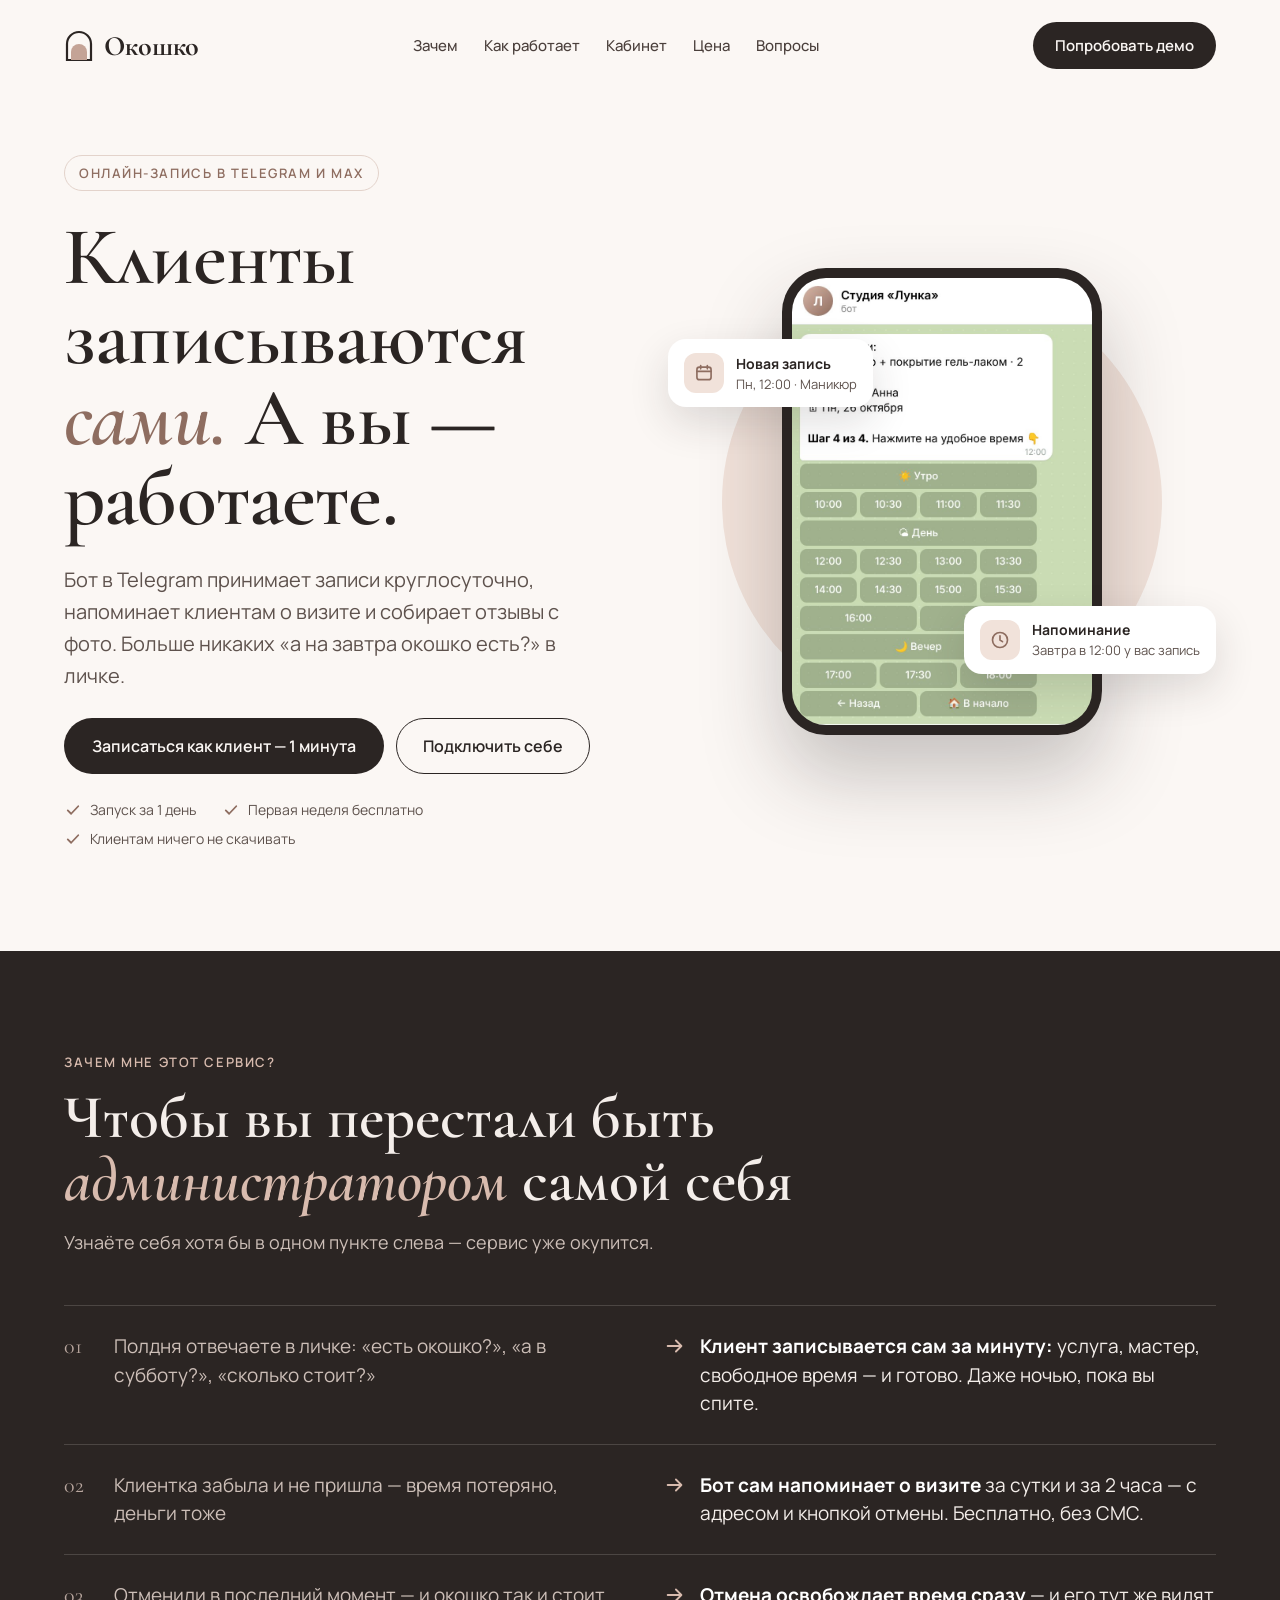
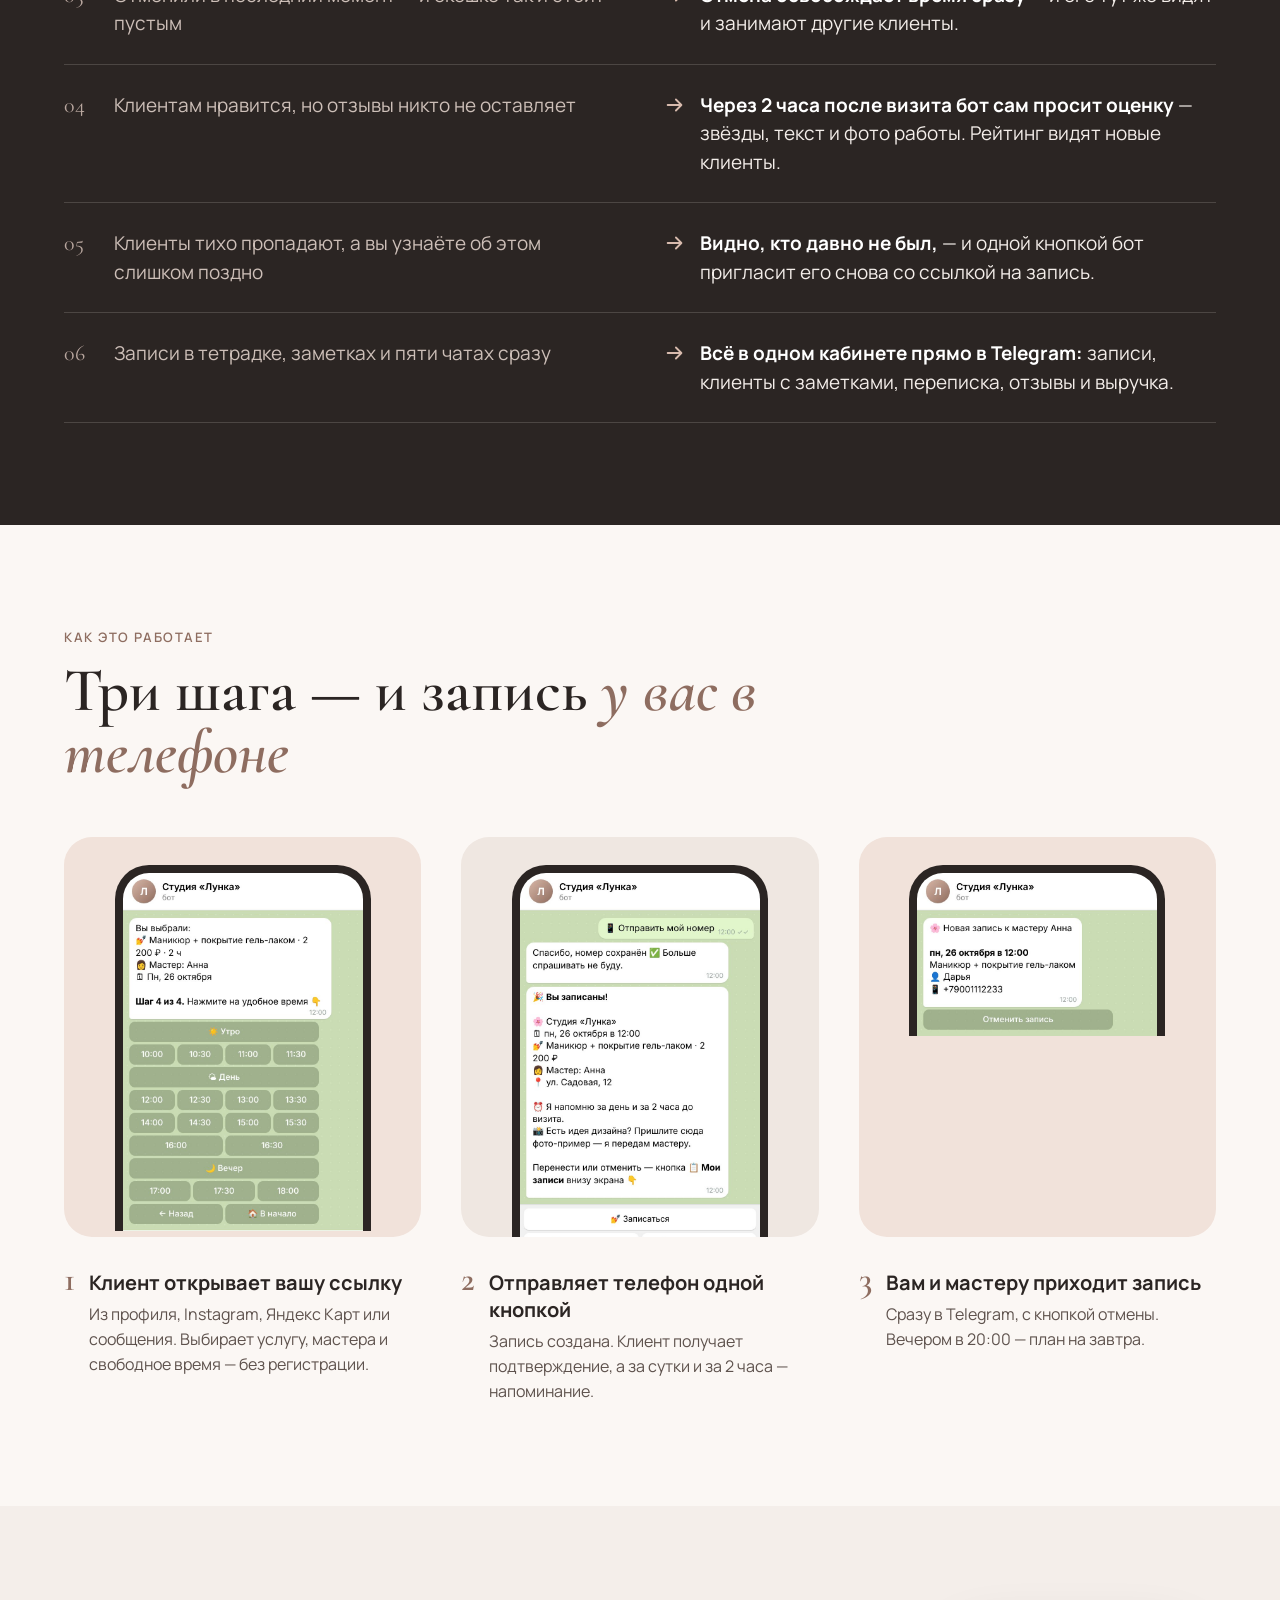
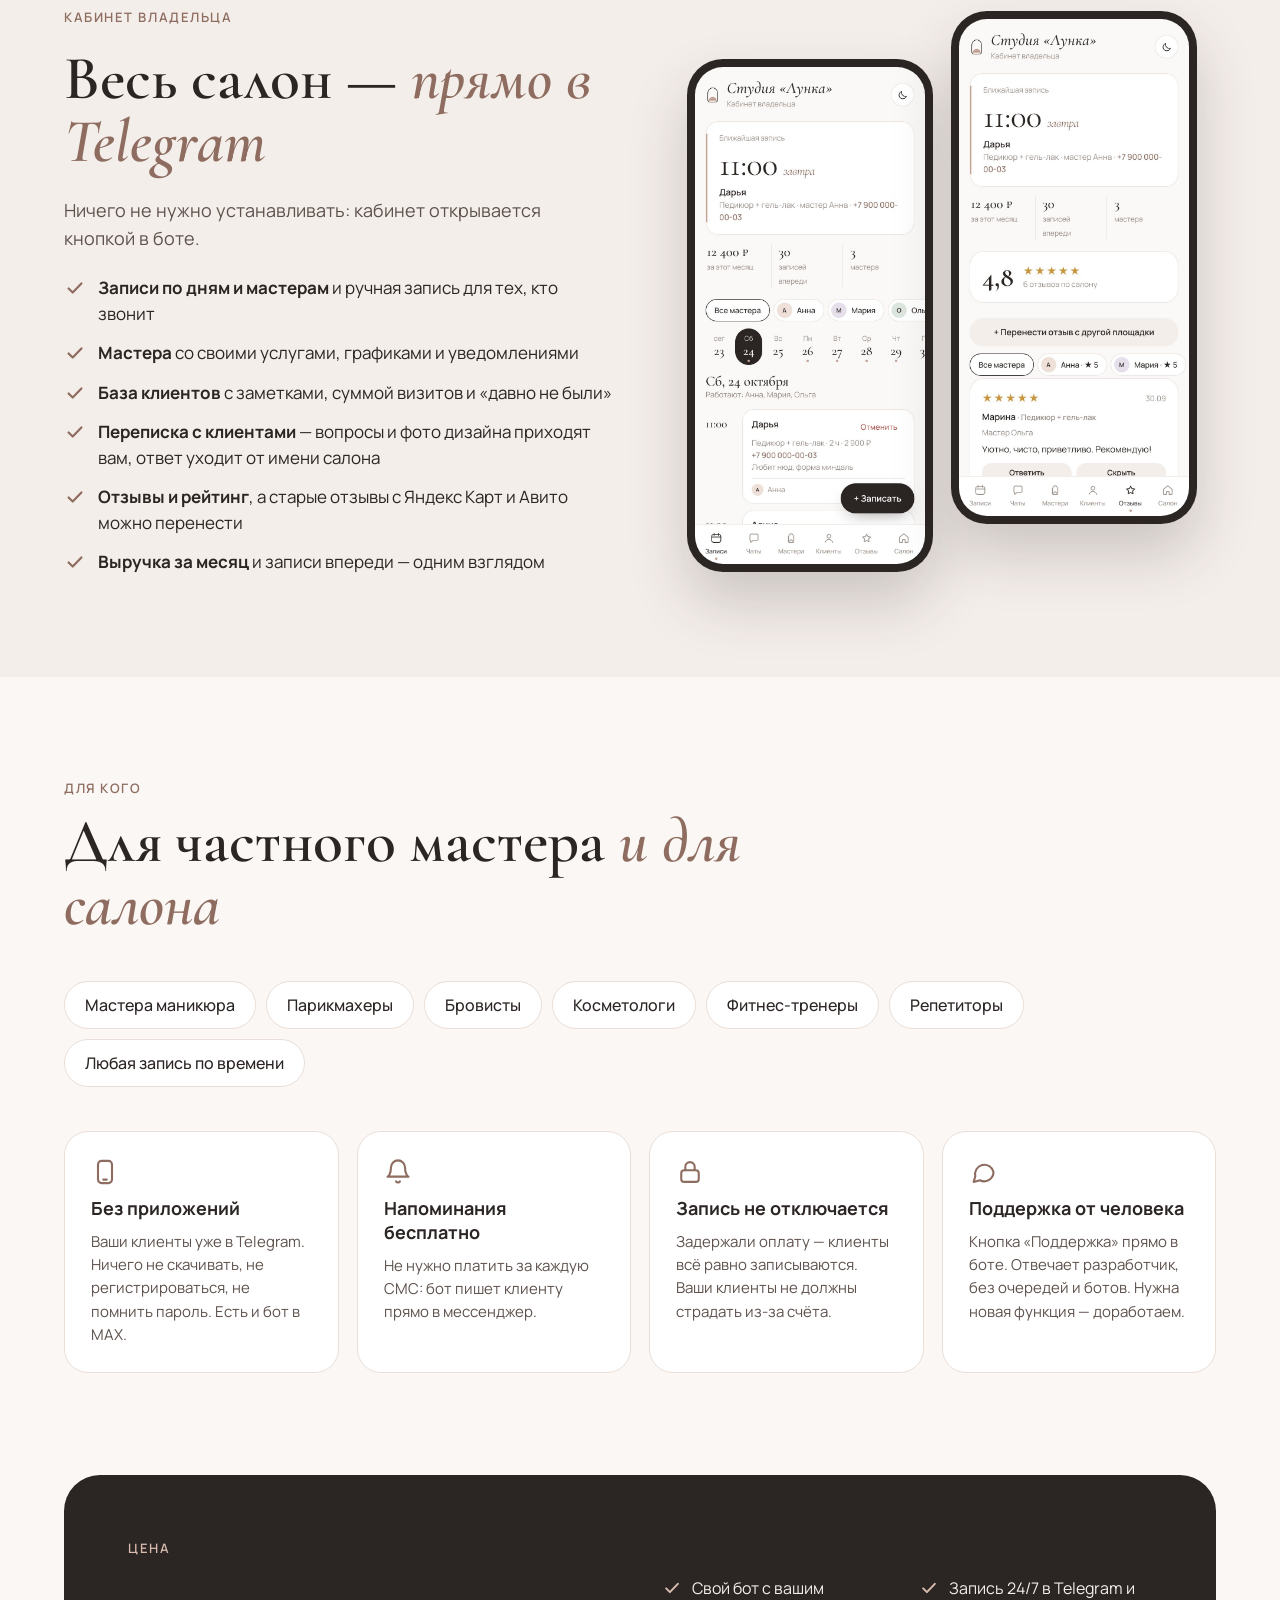
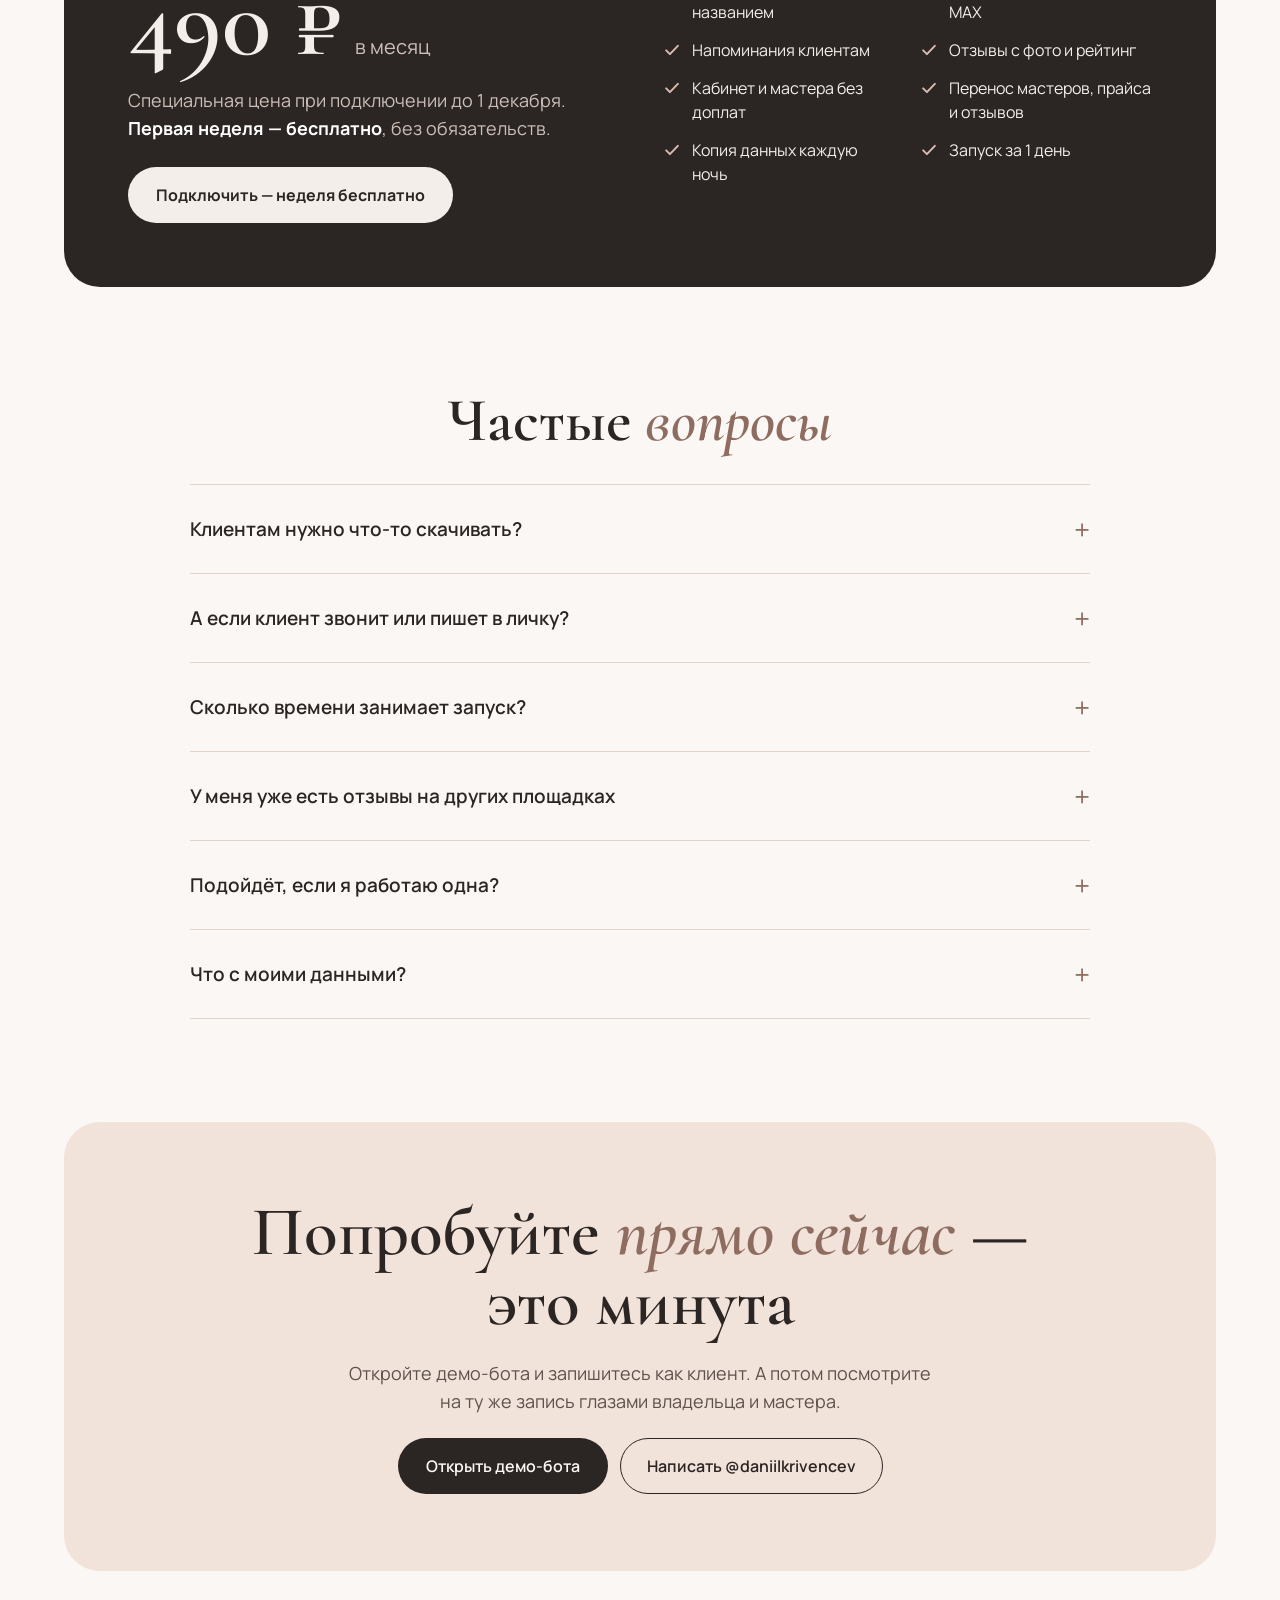
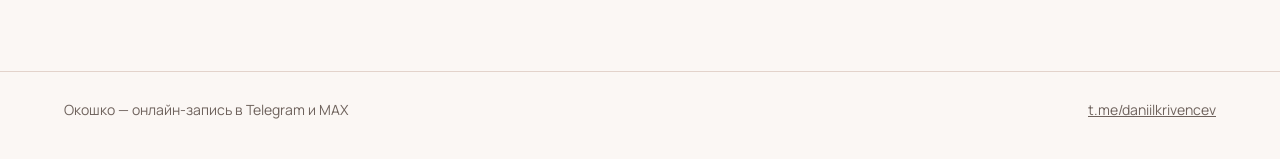
==== landing/index.html @ 7b68ea8d "Лендинг «Окошко»: зачем мастеру онлайн-запись; запуск на localhost Co-Authored-By: Claude Opus 5.5 <" ====
<!doctype html>
<html lang="ru">
<head>
<meta charset="utf-8">
<meta name="viewport" content="width=device-width, initial-scale=1">
<title>Окошко — онлайн-запись в Telegram и MAX</title>
<meta name="description" content="Клиенты записываются сами в Telegram и MAX: запись 24/7, напоминания о визите, отзывы с фото и кабинет владельца. 490 ₽/мес, первая неделя бесплатно.">
<link rel="icon" href="data:image/svg+xml,%3Csvg xmlns='http://www.w3.org/2000/svg' viewBox='0 0 30 34'%3E%3Cpath d='M3 31V15a12 12 0 0 1 24 0v16z' fill='%23FBF7F4' stroke='%232B2523' stroke-width='2.2'/%3E%3Cpath d='M7 31v-8a8 8 0 0 1 16 0v8z' fill='%23C4A396'/%3E%3C/svg%3E">
<link rel="preconnect" href="https://fonts.googleapis.com">
<link href="https://fonts.googleapis.com/css2?family=Cormorant+Garamond:ital,wght@0,500;0,600;0,700;1,500;1,600&amp;family=Manrope:wght@400;500;600;700&amp;display=swap" rel="stylesheet">
<style>
body{margin:0;background:#FBF7F4}
a{color:#8E6D60}a:hover{color:#2B2523}
details summary{list-style:none;cursor:pointer}
details summary::-webkit-details-marker{display:none}
details[open] .faq-plus{transform:rotate(45deg)}
</style>
<style>html{scroll-behavior:smooth}</style>
</head>
<body>
<div style="font-family: Manrope, system-ui, sans-serif; color: #2B2523; background: #FBF7F4; overflow: hidden">

  <header style="max-width: 1200px; margin: 0 auto; padding: 22px clamp(20px, 5vw, 64px); display: flex; flex-wrap: wrap; align-items: center; justify-content: space-between; gap: 16px">
    <a href="#top" style="display: flex; align-items: center; gap: 10px; text-decoration: none; color: #2B2523">
      <svg width="30" height="34" viewBox="0 0 30 34" aria-hidden="true"><path d="M3 31V15a12 12 0 0 1 24 0v16z" fill="none" stroke="#2B2523" stroke-width="2.2"></path><path d="M7 31v-8a8 8 0 0 1 16 0v8z" fill="#C4A396"></path></svg>
      <span style="font-family: 'Cormorant Garamond', serif; font-size: 28px; font-weight: 700; letter-spacing: .01em">Окошко</span>
    </a>
    <nav aria-label="Разделы" style="display: flex; flex-wrap: wrap; gap: 6px 26px; font-size: 15px; font-weight: 500">
      <a href="#why" style="text-decoration: none; color: #4A3F3B">Зачем</a>
      <a href="#how" style="text-decoration: none; color: #4A3F3B">Как работает</a>
      <a href="#cabinet" style="text-decoration: none; color: #4A3F3B">Кабинет</a>
      <a href="#price" style="text-decoration: none; color: #4A3F3B">Цена</a>
      <a href="#faq" style="text-decoration: none; color: #4A3F3B">Вопросы</a>
    </nav>
    <a href="https://t.me/test_salon_man_bot" style="background: #2B2523; color: #FBF7F4; text-decoration: none; font-weight: 600; font-size: 15px; padding: 13px 22px; border-radius: 999px; min-height: 44px; box-sizing: border-box; display: inline-flex; align-items: center">Попробовать демо</a>
  </header>

  <section id="top" style="max-width: 1200px; margin: 0 auto; padding: clamp(28px, 5vw, 64px) clamp(20px, 5vw, 64px) clamp(56px, 8vw, 110px); display: grid; grid-template-columns: repeat(auto-fit, minmax(min(100%, 440px), 1fr)); gap: 56px; align-items: center">
    <div style="display: flex; flex-direction: column; gap: 26px">
      <span style="align-self: flex-start; font-size: 13px; font-weight: 600; letter-spacing: .12em; text-transform: uppercase; color: #8E6D60; border: 1px solid #E3D3CB; padding: 8px 14px; border-radius: 999px">Онлайн-запись в Telegram и MAX</span>
      <h1 style="margin: 0; font-family: 'Cormorant Garamond', serif; font-weight: 600; font-size: clamp(46px, 6.4vw, 84px); line-height: .98; letter-spacing: -.01em">Клиенты записываются <em style="font-style: italic; color: #8E6D60">сами.</em> А вы — работаете.</h1>
      <p style="margin: 0; font-size: clamp(17px, 1.6vw, 20px); line-height: 1.6; color: #5E524D; max-width: 520px">Бот в Telegram принимает записи круглосуточно, напоминает клиентам о визите и собирает отзывы с фото. Больше никаких «а на завтра окошко есть?» в личке.</p>
      <div style="display: flex; flex-wrap: wrap; gap: 12px">
        <a href="https://t.me/test_salon_man_bot" style="background: #2B2523; color: #FBF7F4; text-decoration: none; font-weight: 600; font-size: 16px; padding: 17px 28px; border-radius: 999px; min-height: 44px; box-sizing: border-box; display: inline-flex; align-items: center">Записаться как клиент — 1 минута</a>
        <a href="https://t.me/daniilkrivencev" style="background: transparent; color: #2B2523; text-decoration: none; font-weight: 600; font-size: 16px; padding: 16px 26px; border-radius: 999px; border: 1.5px solid #2B2523; min-height: 44px; box-sizing: border-box; display: inline-flex; align-items: center">Подключить себе</a>
      </div>
      <div style="display: flex; flex-wrap: wrap; gap: 10px 26px; font-size: 14px; color: #5E524D">
        <span style="display: flex; align-items: center; gap: 8px"><svg width="18" height="18" viewBox="0 0 24 24" aria-hidden="true"><path d="M5 12.5l4.5 4.5L19 7" fill="none" stroke="#8E6D60" stroke-width="2.4" stroke-linecap="round" stroke-linejoin="round"></path></svg>Запуск за 1 день</span>
        <span style="display: flex; align-items: center; gap: 8px"><svg width="18" height="18" viewBox="0 0 24 24" aria-hidden="true"><path d="M5 12.5l4.5 4.5L19 7" fill="none" stroke="#8E6D60" stroke-width="2.4" stroke-linecap="round" stroke-linejoin="round"></path></svg>Первая неделя бесплатно</span>
        <span style="display: flex; align-items: center; gap: 8px"><svg width="18" height="18" viewBox="0 0 24 24" aria-hidden="true"><path d="M5 12.5l4.5 4.5L19 7" fill="none" stroke="#8E6D60" stroke-width="2.4" stroke-linecap="round" stroke-linejoin="round"></path></svg>Клиентам ничего не скачивать</span>
      </div>
    </div>

    <div style="position: relative; display: flex; justify-content: center; padding: 20px 0">
      <div style="position: absolute; width: 440px; max-width: 100%; aspect-ratio: 1 / 1; border-radius: 50%; background: #F1E2DA; top: 50%; left: 50%; transform: translate(-50%, -50%)"></div>
      <div style="position: relative; width: 300px; max-width: 78%; border-radius: 44px; background: #2B2523; padding: 10px; box-shadow: 0 40px 80px rgba(43, 37, 35, .25)">
        <img src="img/client-times.jpg" alt="Бот салона: клиент выбирает время записи" style="width: 100%; display: block; border-radius: 34px">
      </div>
      <div style="position: absolute; left: max(0px, calc(50% - 280px)); top: 18%; background: #FFFFFF; border-radius: 18px; padding: 14px 16px; box-shadow: 0 16px 40px rgba(43, 37, 35, .14); display: flex; gap: 12px; align-items: center; max-width: 230px">
        <span style="width: 40px; height: 40px; border-radius: 12px; background: #F1E2DA; display: flex; align-items: center; justify-content: center; flex-shrink: 0"><svg width="20" height="20" viewBox="0 0 24 24" aria-hidden="true"><rect x="3.5" y="5" width="17" height="15" rx="3" fill="none" stroke="#8E6D60" stroke-width="2"></rect><path d="M3.5 10h17M8 3v4M16 3v4" stroke="#8E6D60" stroke-width="2" stroke-linecap="round"></path></svg></span>
        <span style="display: flex; flex-direction: column; gap: 2px"><b style="font-size: 14px">Новая запись</b><span style="font-size: 13px; color: #5E524D">Пн, 12:00 · Маникюр</span></span>
      </div>
      <div style="position: absolute; right: max(0px, calc(50% - 290px)); bottom: 16%; background: #FFFFFF; border-radius: 18px; padding: 14px 16px; box-shadow: 0 16px 40px rgba(43, 37, 35, .14); display: flex; gap: 12px; align-items: center; max-width: 230px">
        <span style="width: 40px; height: 40px; border-radius: 12px; background: #F1E2DA; display: flex; align-items: center; justify-content: center; flex-shrink: 0"><svg width="20" height="20" viewBox="0 0 24 24" aria-hidden="true"><path d="M12 7v5l3 2M21 12a9 9 0 1 1-18 0 9 9 0 0 1 18 0z" fill="none" stroke="#8E6D60" stroke-width="2" stroke-linecap="round"></path></svg></span>
        <span style="display: flex; flex-direction: column; gap: 2px"><b style="font-size: 14px">Напоминание</b><span style="font-size: 13px; color: #5E524D">Завтра в 12:00 у вас запись</span></span>
      </div>
    </div>
  </section>

  <section id="why" style="background: #2B2523; color: #F4EEEA">
    <div style="max-width: 1200px; margin: 0 auto; padding: clamp(64px, 8vw, 110px) clamp(20px, 5vw, 64px); display: flex; flex-direction: column; gap: 48px">
      <div style="display: flex; flex-direction: column; gap: 16px; max-width: 760px">
        <span style="font-size: 13px; font-weight: 600; letter-spacing: .12em; text-transform: uppercase; color: #D8BBAE">Зачем мне этот сервис?</span>
        <h2 style="margin: 0; font-family: 'Cormorant Garamond', serif; font-weight: 600; font-size: clamp(38px, 4.8vw, 62px); line-height: 1.02">Чтобы вы перестали быть <em style="font-style: italic; color: #D8BBAE">администратором</em> самой себя</h2>
        <p style="margin: 0; font-size: 18px; line-height: 1.6; color: #CDBFB8">Узнаёте себя хотя бы в одном пункте слева — сервис уже окупится.</p>
      </div>

      <div style="display: flex; flex-direction: column; gap: 0; border-top: 1px solid rgba(244, 238, 234, .16)">
        <div style="display: grid; grid-template-columns: repeat(auto-fit, minmax(min(100%, 320px), 1fr)); gap: 12px 48px; padding: 26px 0; border-bottom: 1px solid rgba(244, 238, 234, .16)">
          <div style="display: flex; gap: 16px; align-items: baseline"><span style="font-family: 'Cormorant Garamond', serif; font-size: 22px; color: #B9A79F; min-width: 34px">01</span><span style="font-size: 19px; line-height: 1.5; color: #CDBFB8">Полдня отвечаете в личке: «есть окошко?», «а в субботу?», «сколько стоит?»</span></div>
          <div style="display: flex; gap: 14px; align-items: flex-start"><svg width="22" height="22" viewBox="0 0 24 24" aria-hidden="true" style="flex-shrink: 0; margin-top: 3px"><path d="M4 12h14M13 6l6 6-6 6" fill="none" stroke="#D8BBAE" stroke-width="2" stroke-linecap="round" stroke-linejoin="round"></path></svg><span style="font-size: 19px; line-height: 1.5"><b style="color: #FFFFFF">Клиент записывается сам за минуту:</b> услуга, мастер, свободное время — и готово. Даже ночью, пока вы спите.</span></div>
        </div>
        <div style="display: grid; grid-template-columns: repeat(auto-fit, minmax(min(100%, 320px), 1fr)); gap: 12px 48px; padding: 26px 0; border-bottom: 1px solid rgba(244, 238, 234, .16)">
          <div style="display: flex; gap: 16px; align-items: baseline"><span style="font-family: 'Cormorant Garamond', serif; font-size: 22px; color: #B9A79F; min-width: 34px">02</span><span style="font-size: 19px; line-height: 1.5; color: #CDBFB8">Клиентка забыла и не пришла — время потеряно, деньги тоже</span></div>
          <div style="display: flex; gap: 14px; align-items: flex-start"><svg width="22" height="22" viewBox="0 0 24 24" aria-hidden="true" style="flex-shrink: 0; margin-top: 3px"><path d="M4 12h14M13 6l6 6-6 6" fill="none" stroke="#D8BBAE" stroke-width="2" stroke-linecap="round" stroke-linejoin="round"></path></svg><span style="font-size: 19px; line-height: 1.5"><b style="color: #FFFFFF">Бот сам напоминает о визите</b> за сутки и за 2 часа — с адресом и кнопкой отмены. Бесплатно, без СМС.</span></div>
        </div>
        <div style="display: grid; grid-template-columns: repeat(auto-fit, minmax(min(100%, 320px), 1fr)); gap: 12px 48px; padding: 26px 0; border-bottom: 1px solid rgba(244, 238, 234, .16)">
          <div style="display: flex; gap: 16px; align-items: baseline"><span style="font-family: 'Cormorant Garamond', serif; font-size: 22px; color: #B9A79F; min-width: 34px">03</span><span style="font-size: 19px; line-height: 1.5; color: #CDBFB8">Отменили в последний момент — и окошко так и стоит пустым</span></div>
          <div style="display: flex; gap: 14px; align-items: flex-start"><svg width="22" height="22" viewBox="0 0 24 24" aria-hidden="true" style="flex-shrink: 0; margin-top: 3px"><path d="M4 12h14M13 6l6 6-6 6" fill="none" stroke="#D8BBAE" stroke-width="2" stroke-linecap="round" stroke-linejoin="round"></path></svg><span style="font-size: 19px; line-height: 1.5"><b style="color: #FFFFFF">Отмена освобождает время сразу</b> — и его тут же видят и занимают другие клиенты.</span></div>
        </div>
        <div style="display: grid; grid-template-columns: repeat(auto-fit, minmax(min(100%, 320px), 1fr)); gap: 12px 48px; padding: 26px 0; border-bottom: 1px solid rgba(244, 238, 234, .16)">
          <div style="display: flex; gap: 16px; align-items: baseline"><span style="font-family: 'Cormorant Garamond', serif; font-size: 22px; color: #B9A79F; min-width: 34px">04</span><span style="font-size: 19px; line-height: 1.5; color: #CDBFB8">Клиентам нравится, но отзывы никто не оставляет</span></div>
          <div style="display: flex; gap: 14px; align-items: flex-start"><svg width="22" height="22" viewBox="0 0 24 24" aria-hidden="true" style="flex-shrink: 0; margin-top: 3px"><path d="M4 12h14M13 6l6 6-6 6" fill="none" stroke="#D8BBAE" stroke-width="2" stroke-linecap="round" stroke-linejoin="round"></path></svg><span style="font-size: 19px; line-height: 1.5"><b style="color: #FFFFFF">Через 2 часа после визита бот сам просит оценку</b> — звёзды, текст и фото работы. Рейтинг видят новые клиенты.</span></div>
        </div>
        <div style="display: grid; grid-template-columns: repeat(auto-fit, minmax(min(100%, 320px), 1fr)); gap: 12px 48px; padding: 26px 0; border-bottom: 1px solid rgba(244, 238, 234, .16)">
          <div style="display: flex; gap: 16px; align-items: baseline"><span style="font-family: 'Cormorant Garamond', serif; font-size: 22px; color: #B9A79F; min-width: 34px">05</span><span style="font-size: 19px; line-height: 1.5; color: #CDBFB8">Клиенты тихо пропадают, а вы узнаёте об этом слишком поздно</span></div>
          <div style="display: flex; gap: 14px; align-items: flex-start"><svg width="22" height="22" viewBox="0 0 24 24" aria-hidden="true" style="flex-shrink: 0; margin-top: 3px"><path d="M4 12h14M13 6l6 6-6 6" fill="none" stroke="#D8BBAE" stroke-width="2" stroke-linecap="round" stroke-linejoin="round"></path></svg><span style="font-size: 19px; line-height: 1.5"><b style="color: #FFFFFF">Видно, кто давно не был,</b> — и одной кнопкой бот пригласит его снова со ссылкой на запись.</span></div>
        </div>
        <div style="display: grid; grid-template-columns: repeat(auto-fit, minmax(min(100%, 320px), 1fr)); gap: 12px 48px; padding: 26px 0; border-bottom: 1px solid rgba(244, 238, 234, .16)">
          <div style="display: flex; gap: 16px; align-items: baseline"><span style="font-family: 'Cormorant Garamond', serif; font-size: 22px; color: #B9A79F; min-width: 34px">06</span><span style="font-size: 19px; line-height: 1.5; color: #CDBFB8">Записи в тетрадке, заметках и пяти чатах сразу</span></div>
          <div style="display: flex; gap: 14px; align-items: flex-start"><svg width="22" height="22" viewBox="0 0 24 24" aria-hidden="true" style="flex-shrink: 0; margin-top: 3px"><path d="M4 12h14M13 6l6 6-6 6" fill="none" stroke="#D8BBAE" stroke-width="2" stroke-linecap="round" stroke-linejoin="round"></path></svg><span style="font-size: 19px; line-height: 1.5"><b style="color: #FFFFFF">Всё в одном кабинете прямо в Telegram:</b> записи, клиенты с заметками, переписка, отзывы и выручка.</span></div>
        </div>
      </div>
    </div>
  </section>

  <section id="how" style="max-width: 1200px; margin: 0 auto; padding: clamp(64px, 8vw, 110px) clamp(20px, 5vw, 64px); display: flex; flex-direction: column; gap: 52px">
    <div style="display: flex; flex-direction: column; gap: 14px; max-width: 720px">
      <span style="font-size: 13px; font-weight: 600; letter-spacing: .12em; text-transform: uppercase; color: #8E6D60">Как это работает</span>
      <h2 style="margin: 0; font-family: 'Cormorant Garamond', serif; font-weight: 600; font-size: clamp(38px, 4.8vw, 62px); line-height: 1.02">Три шага — и запись <em style="font-style: italic; color: #8E6D60">у вас в телефоне</em></h2>
    </div>
    <div style="display: grid; grid-template-columns: repeat(auto-fit, minmax(min(100%, 300px), 1fr)); gap: 40px">
      <div style="display: flex; flex-direction: column; gap: 22px">
        <div style="background: #F1E2DA; border-radius: 28px; padding: 28px 28px 0; display: flex; justify-content: center; overflow: hidden; height: 400px; box-sizing: border-box">
          <div style="width: 240px; border-radius: 34px 34px 0 0; background: #2B2523; padding: 8px 8px 0; align-self: flex-start"><img src="img/client-times.jpg" alt="Выбор времени в боте" style="width: 100%; display: block; border-radius: 26px 26px 0 0"></div>
        </div>
        <div style="display: flex; gap: 14px; align-items: baseline"><span style="font-family: 'Cormorant Garamond', serif; font-size: 34px; font-weight: 600; color: #8E6D60">1</span><div style="display: flex; flex-direction: column; gap: 6px"><h3 style="margin: 0; font-size: 20px">Клиент открывает вашу ссылку</h3><p style="margin: 0; font-size: 16px; line-height: 1.55; color: #5E524D">Из профиля, Instagram, Яндекс Карт или сообщения. Выбирает услугу, мастера и свободное время — без регистрации.</p></div></div>
      </div>
      <div style="display: flex; flex-direction: column; gap: 22px">
        <div style="background: #EFE7E1; border-radius: 28px; padding: 28px 28px 0; display: flex; justify-content: center; overflow: hidden; height: 400px; box-sizing: border-box">
          <div style="width: 240px; border-radius: 34px 34px 0 0; background: #2B2523; padding: 8px 8px 0; align-self: flex-start"><img src="img/client-done.jpg" alt="Запись создана" style="width: 100%; display: block; border-radius: 26px 26px 0 0"></div>
        </div>
        <div style="display: flex; gap: 14px; align-items: baseline"><span style="font-family: 'Cormorant Garamond', serif; font-size: 34px; font-weight: 600; color: #8E6D60">2</span><div style="display: flex; flex-direction: column; gap: 6px"><h3 style="margin: 0; font-size: 20px">Отправляет телефон одной кнопкой</h3><p style="margin: 0; font-size: 16px; line-height: 1.55; color: #5E524D">Запись создана. Клиент получает подтверждение, а за сутки и за 2 часа — напоминание.</p></div></div>
      </div>
      <div style="display: flex; flex-direction: column; gap: 22px">
        <div style="background: #F1E2DA; border-radius: 28px; padding: 28px 28px 0; display: flex; justify-content: center; overflow: hidden; height: 400px; box-sizing: border-box">
          <div style="width: 240px; border-radius: 34px 34px 0 0; background: #2B2523; padding: 8px 8px 0; align-self: flex-start"><img src="img/owner-newbooking.jpg" alt="Уведомление владельцу о новой записи" style="width: 100%; display: block; border-radius: 26px 26px 0 0"></div>
        </div>
        <div style="display: flex; gap: 14px; align-items: baseline"><span style="font-family: 'Cormorant Garamond', serif; font-size: 34px; font-weight: 600; color: #8E6D60">3</span><div style="display: flex; flex-direction: column; gap: 6px"><h3 style="margin: 0; font-size: 20px">Вам и мастеру приходит запись</h3><p style="margin: 0; font-size: 16px; line-height: 1.55; color: #5E524D">Сразу в Telegram, с кнопкой отмены. Вечером в 20:00 — план на завтра.</p></div></div>
      </div>
    </div>
  </section>

  <section id="cabinet" style="background: #F4EEEA">
    <div style="max-width: 1200px; margin: 0 auto; padding: clamp(64px, 8vw, 110px) clamp(20px, 5vw, 64px); display: grid; grid-template-columns: repeat(auto-fit, minmax(min(100%, 420px), 1fr)); gap: 56px; align-items: center">
      <div style="display: flex; flex-direction: column; gap: 22px">
        <span style="font-size: 13px; font-weight: 600; letter-spacing: .12em; text-transform: uppercase; color: #8E6D60">Кабинет владельца</span>
        <h2 style="margin: 0; font-family: 'Cormorant Garamond', serif; font-weight: 600; font-size: clamp(38px, 4.8vw, 62px); line-height: 1.02">Весь салон — <em style="font-style: italic; color: #8E6D60">прямо в Telegram</em></h2>
        <p style="margin: 0; font-size: 18px; line-height: 1.6; color: #5E524D">Ничего не нужно устанавливать: кабинет открывается кнопкой в боте.</p>
        <ul style="margin: 0; padding: 0; list-style: none; display: flex; flex-direction: column; gap: 14px; font-size: 17px; line-height: 1.5">
          <li style="display: flex; gap: 12px"><svg width="22" height="22" viewBox="0 0 24 24" aria-hidden="true" style="flex-shrink: 0; margin-top: 2px"><path d="M5 12.5l4.5 4.5L19 7" fill="none" stroke="#8E6D60" stroke-width="2.4" stroke-linecap="round" stroke-linejoin="round"></path></svg><span><b>Записи по дням и мастерам</b> и ручная запись для тех, кто звонит</span></li>
          <li style="display: flex; gap: 12px"><svg width="22" height="22" viewBox="0 0 24 24" aria-hidden="true" style="flex-shrink: 0; margin-top: 2px"><path d="M5 12.5l4.5 4.5L19 7" fill="none" stroke="#8E6D60" stroke-width="2.4" stroke-linecap="round" stroke-linejoin="round"></path></svg><span><b>Мастера</b> со своими услугами, графиками и уведомлениями</span></li>
          <li style="display: flex; gap: 12px"><svg width="22" height="22" viewBox="0 0 24 24" aria-hidden="true" style="flex-shrink: 0; margin-top: 2px"><path d="M5 12.5l4.5 4.5L19 7" fill="none" stroke="#8E6D60" stroke-width="2.4" stroke-linecap="round" stroke-linejoin="round"></path></svg><span><b>База клиентов</b> с заметками, суммой визитов и «давно не были»</span></li>
          <li style="display: flex; gap: 12px"><svg width="22" height="22" viewBox="0 0 24 24" aria-hidden="true" style="flex-shrink: 0; margin-top: 2px"><path d="M5 12.5l4.5 4.5L19 7" fill="none" stroke="#8E6D60" stroke-width="2.4" stroke-linecap="round" stroke-linejoin="round"></path></svg><span><b>Переписка с клиентами</b> — вопросы и фото дизайна приходят вам, ответ уходит от имени салона</span></li>
          <li style="display: flex; gap: 12px"><svg width="22" height="22" viewBox="0 0 24 24" aria-hidden="true" style="flex-shrink: 0; margin-top: 2px"><path d="M5 12.5l4.5 4.5L19 7" fill="none" stroke="#8E6D60" stroke-width="2.4" stroke-linecap="round" stroke-linejoin="round"></path></svg><span><b>Отзывы и рейтинг</b>, а старые отзывы с Яндекс Карт и Авито можно перенести</span></li>
          <li style="display: flex; gap: 12px"><svg width="22" height="22" viewBox="0 0 24 24" aria-hidden="true" style="flex-shrink: 0; margin-top: 2px"><path d="M5 12.5l4.5 4.5L19 7" fill="none" stroke="#8E6D60" stroke-width="2.4" stroke-linecap="round" stroke-linejoin="round"></path></svg><span><b>Выручка за месяц</b> и записи впереди — одним взглядом</span></li>
        </ul>
      </div>
      <div style="display: flex; justify-content: center; gap: 18px; align-items: flex-start">
        <div style="width: 230px; max-width: 48%; border-radius: 36px; background: #2B2523; padding: 8px; box-shadow: 0 30px 60px rgba(43, 37, 35, .2); margin-top: 48px"><img src="img/o-bookings.jpg" alt="Кабинет: записи по дням" style="width: 100%; display: block; border-radius: 28px"></div>
        <div style="width: 230px; max-width: 48%; border-radius: 36px; background: #2B2523; padding: 8px; box-shadow: 0 30px 60px rgba(43, 37, 35, .2)"><img src="img/o-reviews.jpg" alt="Кабинет: отзывы и рейтинг" style="width: 100%; display: block; border-radius: 28px"></div>
      </div>
    </div>
  </section>

  <section style="max-width: 1200px; margin: 0 auto; padding: clamp(64px, 8vw, 110px) clamp(20px, 5vw, 64px); display: flex; flex-direction: column; gap: 44px">
    <div style="display: flex; flex-direction: column; gap: 14px; max-width: 760px">
      <span style="font-size: 13px; font-weight: 600; letter-spacing: .12em; text-transform: uppercase; color: #8E6D60">Для кого</span>
      <h2 style="margin: 0; font-family: 'Cormorant Garamond', serif; font-weight: 600; font-size: clamp(38px, 4.8vw, 62px); line-height: 1.02">Для частного мастера <em style="font-style: italic; color: #8E6D60">и для салона</em></h2>
    </div>
    <div style="display: flex; flex-wrap: wrap; gap: 10px">
      <span style="background: #FFFFFF; border: 1px solid #EADFD8; border-radius: 999px; padding: 12px 20px; font-size: 16px; font-weight: 500">Мастера маникюра</span>
      <span style="background: #FFFFFF; border: 1px solid #EADFD8; border-radius: 999px; padding: 12px 20px; font-size: 16px; font-weight: 500">Парикмахеры</span>
      <span style="background: #FFFFFF; border: 1px solid #EADFD8; border-radius: 999px; padding: 12px 20px; font-size: 16px; font-weight: 500">Бровисты</span>
      <span style="background: #FFFFFF; border: 1px solid #EADFD8; border-radius: 999px; padding: 12px 20px; font-size: 16px; font-weight: 500">Косметологи</span>
      <span style="background: #FFFFFF; border: 1px solid #EADFD8; border-radius: 999px; padding: 12px 20px; font-size: 16px; font-weight: 500">Фитнес-тренеры</span>
      <span style="background: #FFFFFF; border: 1px solid #EADFD8; border-radius: 999px; padding: 12px 20px; font-size: 16px; font-weight: 500">Репетиторы</span>
      <span style="background: #FFFFFF; border: 1px solid #EADFD8; border-radius: 999px; padding: 12px 20px; font-size: 16px; font-weight: 500">Любая запись по времени</span>
    </div>
    <div style="display: grid; grid-template-columns: repeat(auto-fit, minmax(min(100%, 250px), 1fr)); gap: 18px">
      <div style="background: #FFFFFF; border: 1px solid #EADFD8; border-radius: 24px; padding: 26px; display: flex; flex-direction: column; gap: 10px">
        <svg width="28" height="28" viewBox="0 0 24 24" aria-hidden="true"><rect x="6" y="2.5" width="12" height="19" rx="3" fill="none" stroke="#8E6D60" stroke-width="1.8"></rect><path d="M10.5 18.5h3" stroke="#8E6D60" stroke-width="1.8" stroke-linecap="round"></path></svg>
        <h3 style="margin: 0; font-size: 18px">Без приложений</h3>
        <p style="margin: 0; font-size: 15px; line-height: 1.55; color: #5E524D">Ваши клиенты уже в Telegram. Ничего не скачивать, не регистрироваться, не помнить пароль. Есть и бот в MAX.</p>
      </div>
      <div style="background: #FFFFFF; border: 1px solid #EADFD8; border-radius: 24px; padding: 26px; display: flex; flex-direction: column; gap: 10px">
        <svg width="28" height="28" viewBox="0 0 24 24" aria-hidden="true"><path d="M18 8a6 6 0 0 0-12 0c0 7-3 8-3 8h18s-3-1-3-8M10.3 20a2 2 0 0 0 3.4 0" fill="none" stroke="#8E6D60" stroke-width="1.8" stroke-linecap="round" stroke-linejoin="round"></path></svg>
        <h3 style="margin: 0; font-size: 18px">Напоминания бесплатно</h3>
        <p style="margin: 0; font-size: 15px; line-height: 1.55; color: #5E524D">Не нужно платить за каждую СМС: бот пишет клиенту прямо в мессенджер.</p>
      </div>
      <div style="background: #FFFFFF; border: 1px solid #EADFD8; border-radius: 24px; padding: 26px; display: flex; flex-direction: column; gap: 10px">
        <svg width="28" height="28" viewBox="0 0 24 24" aria-hidden="true"><rect x="4.5" y="10.5" width="15" height="10" rx="2.5" fill="none" stroke="#8E6D60" stroke-width="1.8"></rect><path d="M8 10.5V7.5a4 4 0 0 1 8 0v3" fill="none" stroke="#8E6D60" stroke-width="1.8" stroke-linecap="round"></path></svg>
        <h3 style="margin: 0; font-size: 18px">Запись не отключается</h3>
        <p style="margin: 0; font-size: 15px; line-height: 1.55; color: #5E524D">Задержали оплату — клиенты всё равно записываются. Ваши клиенты не должны страдать из-за счёта.</p>
      </div>
      <div style="background: #FFFFFF; border: 1px solid #EADFD8; border-radius: 24px; padding: 26px; display: flex; flex-direction: column; gap: 10px">
        <svg width="28" height="28" viewBox="0 0 24 24" aria-hidden="true"><path d="M21 12a8 8 0 0 1-11.6 7.1L4 20.5l1.4-4.8A8 8 0 1 1 21 12z" fill="none" stroke="#8E6D60" stroke-width="1.8" stroke-linejoin="round"></path></svg>
        <h3 style="margin: 0; font-size: 18px">Поддержка от человека</h3>
        <p style="margin: 0; font-size: 15px; line-height: 1.55; color: #5E524D">Кнопка «Поддержка» прямо в боте. Отвечает разработчик, без очередей и ботов. Нужна новая функция — доработаем.</p>
      </div>
    </div>
  </section>

  <section id="price" style="max-width: 1200px; margin: 0 auto; padding: 0 clamp(20px, 5vw, 64px) clamp(64px, 8vw, 110px)">
    <div style="background: #2B2523; color: #F4EEEA; border-radius: 36px; padding: clamp(32px, 5vw, 64px); display: grid; grid-template-columns: repeat(auto-fit, minmax(min(100%, 380px), 1fr)); gap: 44px; align-items: center">
      <div style="display: flex; flex-direction: column; gap: 18px">
        <span style="font-size: 13px; font-weight: 600; letter-spacing: .12em; text-transform: uppercase; color: #D8BBAE">Цена</span>
        <div style="display: flex; align-items: baseline; gap: 12px; flex-wrap: wrap">
          <span style="font-family: 'Cormorant Garamond', serif; font-weight: 600; font-size: clamp(64px, 8vw, 104px); line-height: .9">490 ₽</span>
          <span style="font-size: 20px; color: #CDBFB8">в месяц</span>
        </div>
        <p style="margin: 0; font-size: 18px; line-height: 1.6; color: #CDBFB8">Специальная цена при подключении до 1 декабря. <b style="color: #FFFFFF">Первая неделя — бесплатно</b>, без обязательств.</p>
        <div style="display: flex; flex-wrap: wrap; gap: 12px; margin-top: 6px">
          <a href="https://t.me/daniilkrivencev" style="background: #F4EEEA; color: #2B2523; text-decoration: none; font-weight: 700; font-size: 16px; padding: 17px 28px; border-radius: 999px; min-height: 44px; box-sizing: border-box; display: inline-flex; align-items: center">Подключить — неделя бесплатно</a>
        </div>
      </div>
      <ul style="margin: 0; padding: 0; list-style: none; display: grid; grid-template-columns: repeat(auto-fit, minmax(min(100%, 220px), 1fr)); gap: 14px 24px; font-size: 16px; line-height: 1.5">
        <li style="display: flex; gap: 10px"><svg width="20" height="20" viewBox="0 0 24 24" aria-hidden="true" style="flex-shrink: 0; margin-top: 2px"><path d="M5 12.5l4.5 4.5L19 7" fill="none" stroke="#D8BBAE" stroke-width="2.4" stroke-linecap="round" stroke-linejoin="round"></path></svg>Свой бот с вашим названием</li>
        <li style="display: flex; gap: 10px"><svg width="20" height="20" viewBox="0 0 24 24" aria-hidden="true" style="flex-shrink: 0; margin-top: 2px"><path d="M5 12.5l4.5 4.5L19 7" fill="none" stroke="#D8BBAE" stroke-width="2.4" stroke-linecap="round" stroke-linejoin="round"></path></svg>Запись 24/7 в Telegram и MAX</li>
        <li style="display: flex; gap: 10px"><svg width="20" height="20" viewBox="0 0 24 24" aria-hidden="true" style="flex-shrink: 0; margin-top: 2px"><path d="M5 12.5l4.5 4.5L19 7" fill="none" stroke="#D8BBAE" stroke-width="2.4" stroke-linecap="round" stroke-linejoin="round"></path></svg>Напоминания клиентам</li>
        <li style="display: flex; gap: 10px"><svg width="20" height="20" viewBox="0 0 24 24" aria-hidden="true" style="flex-shrink: 0; margin-top: 2px"><path d="M5 12.5l4.5 4.5L19 7" fill="none" stroke="#D8BBAE" stroke-width="2.4" stroke-linecap="round" stroke-linejoin="round"></path></svg>Отзывы с фото и рейтинг</li>
        <li style="display: flex; gap: 10px"><svg width="20" height="20" viewBox="0 0 24 24" aria-hidden="true" style="flex-shrink: 0; margin-top: 2px"><path d="M5 12.5l4.5 4.5L19 7" fill="none" stroke="#D8BBAE" stroke-width="2.4" stroke-linecap="round" stroke-linejoin="round"></path></svg>Кабинет и мастера без доплат</li>
        <li style="display: flex; gap: 10px"><svg width="20" height="20" viewBox="0 0 24 24" aria-hidden="true" style="flex-shrink: 0; margin-top: 2px"><path d="M5 12.5l4.5 4.5L19 7" fill="none" stroke="#D8BBAE" stroke-width="2.4" stroke-linecap="round" stroke-linejoin="round"></path></svg>Перенос мастеров, прайса и отзывов</li>
        <li style="display: flex; gap: 10px"><svg width="20" height="20" viewBox="0 0 24 24" aria-hidden="true" style="flex-shrink: 0; margin-top: 2px"><path d="M5 12.5l4.5 4.5L19 7" fill="none" stroke="#D8BBAE" stroke-width="2.4" stroke-linecap="round" stroke-linejoin="round"></path></svg>Копия данных каждую ночь</li>
        <li style="display: flex; gap: 10px"><svg width="20" height="20" viewBox="0 0 24 24" aria-hidden="true" style="flex-shrink: 0; margin-top: 2px"><path d="M5 12.5l4.5 4.5L19 7" fill="none" stroke="#D8BBAE" stroke-width="2.4" stroke-linecap="round" stroke-linejoin="round"></path></svg>Запуск за 1 день</li>
      </ul>
    </div>
  </section>

  <section id="faq" style="max-width: 900px; margin: 0 auto; padding: 0 clamp(20px, 5vw, 64px) clamp(64px, 8vw, 110px); display: flex; flex-direction: column; gap: 32px">
    <h2 style="margin: 0; font-family: 'Cormorant Garamond', serif; font-weight: 600; font-size: clamp(38px, 4.8vw, 62px); line-height: 1.02; text-align: center">Частые <em style="font-style: italic; color: #8E6D60">вопросы</em></h2>
    <div style="display: flex; flex-direction: column; border-top: 1px solid #E3D3CB">
      <details style="border-bottom: 1px solid #E3D3CB; padding: 22px 0">
        <summary style="display: flex; justify-content: space-between; gap: 16px; font-size: 19px; font-weight: 600; min-height: 44px; align-items: center">Клиентам нужно что-то скачивать?<span class="faq-plus" style="font-size: 28px; font-weight: 400; color: #8E6D60; transition: transform .2s">+</span></summary>
        <p style="margin: 12px 0 0; font-size: 16px; line-height: 1.6; color: #5E524D">Нет. Клиент открывает ссылку на бота в Telegram или MAX и записывается за минуту — без регистрации и паролей.</p>
      </details>
      <details style="border-bottom: 1px solid #E3D3CB; padding: 22px 0">
        <summary style="display: flex; justify-content: space-between; gap: 16px; font-size: 19px; font-weight: 600; min-height: 44px; align-items: center">А если клиент звонит или пишет в личку?<span class="faq-plus" style="font-size: 28px; font-weight: 400; color: #8E6D60; transition: transform .2s">+</span></summary>
        <p style="margin: 12px 0 0; font-size: 16px; line-height: 1.6; color: #5E524D">Запишите его в кабинете кнопкой «+ Записать» — время сразу закроется для онлайн-записи, накладок не будет.</p>
      </details>
      <details style="border-bottom: 1px solid #E3D3CB; padding: 22px 0">
        <summary style="display: flex; justify-content: space-between; gap: 16px; font-size: 19px; font-weight: 600; min-height: 44px; align-items: center">Сколько времени занимает запуск?<span class="faq-plus" style="font-size: 28px; font-weight: 400; color: #8E6D60; transition: transform .2s">+</span></summary>
        <p style="margin: 12px 0 0; font-size: 16px; line-height: 1.6; color: #5E524D">Один день. Мы создаём бота с вашим названием, переносим мастеров, услуги и цены и показываем, как всё работает.</p>
      </details>
      <details style="border-bottom: 1px solid #E3D3CB; padding: 22px 0">
        <summary style="display: flex; justify-content: space-between; gap: 16px; font-size: 19px; font-weight: 600; min-height: 44px; align-items: center">У меня уже есть отзывы на других площадках<span class="faq-plus" style="font-size: 28px; font-weight: 400; color: #8E6D60; transition: transform .2s">+</span></summary>
        <p style="margin: 12px 0 0; font-size: 16px; line-height: 1.6; color: #5E524D">Их можно перенести с фото работ — с Яндекс Карт, 2ГИС, Авито, Instagram. А если у вас целый канал с отзывами, клиенты увидят кнопку на него.</p>
      </details>
      <details style="border-bottom: 1px solid #E3D3CB; padding: 22px 0">
        <summary style="display: flex; justify-content: space-between; gap: 16px; font-size: 19px; font-weight: 600; min-height: 44px; align-items: center">Подойдёт, если я работаю одна?<span class="faq-plus" style="font-size: 28px; font-weight: 400; color: #8E6D60; transition: transform .2s">+</span></summary>
        <p style="margin: 12px 0 0; font-size: 16px; line-height: 1.6; color: #5E524D">Да. Для частного мастера кабинет проще: ваши записи, график, клиенты и отзывы. Для салона — мастера, их услуги и графики, общий обзор.</p>
      </details>
      <details style="border-bottom: 1px solid #E3D3CB; padding: 22px 0">
        <summary style="display: flex; justify-content: space-between; gap: 16px; font-size: 19px; font-weight: 600; min-height: 44px; align-items: center">Что с моими данными?<span class="faq-plus" style="font-size: 28px; font-weight: 400; color: #8E6D60; transition: transform .2s">+</span></summary>
        <p style="margin: 12px 0 0; font-size: 16px; line-height: 1.6; color: #5E524D">Данные каждого салона хранятся отдельно и никому не передаются. Каждую ночь делается резервная копия, а сервер в России.</p>
      </details>
    </div>
  </section>

  <section style="max-width: 1200px; margin: 0 auto; padding: 0 clamp(20px, 5vw, 64px) clamp(64px, 8vw, 100px)">
    <div style="background: #F1E2DA; border-radius: 36px; padding: clamp(36px, 6vw, 80px) clamp(24px, 5vw, 64px); display: flex; flex-direction: column; align-items: center; text-align: center; gap: 22px">
      <h2 style="margin: 0; font-family: 'Cormorant Garamond', serif; font-weight: 600; font-size: clamp(40px, 5.4vw, 72px); line-height: 1; max-width: 820px">Попробуйте <em style="font-style: italic; color: #8E6D60">прямо сейчас</em> — это минута</h2>
      <p style="margin: 0; font-size: 18px; line-height: 1.6; color: #5E524D; max-width: 600px">Откройте демо-бота и запишитесь как клиент. А потом посмотрите на ту же запись глазами владельца и мастера.</p>
      <div style="display: flex; flex-wrap: wrap; gap: 12px; justify-content: center">
        <a href="https://t.me/test_salon_man_bot" style="background: #2B2523; color: #FBF7F4; text-decoration: none; font-weight: 600; font-size: 16px; padding: 17px 28px; border-radius: 999px; min-height: 44px; box-sizing: border-box; display: inline-flex; align-items: center">Открыть демо-бота</a>
        <a href="https://t.me/daniilkrivencev" style="background: transparent; color: #2B2523; text-decoration: none; font-weight: 600; font-size: 16px; padding: 16px 26px; border-radius: 999px; border: 1.5px solid #2B2523; min-height: 44px; box-sizing: border-box; display: inline-flex; align-items: center">Написать @daniilkrivencev</a>
      </div>
    </div>
  </section>

  <footer style="max-width: 1200px; margin: 0 auto; padding: 28px clamp(20px, 5vw, 64px) 40px; display: flex; flex-wrap: wrap; justify-content: space-between; gap: 12px; font-size: 14px; color: #6E625C; border-top: 1px solid #E3D3CB">
    <span>Окошко — онлайн-запись в Telegram и MAX</span>
    <a href="https://t.me/daniilkrivencev" style="color: #6E625C">t.me/daniilkrivencev</a>
  </footer>
</div>
</body>
</html>
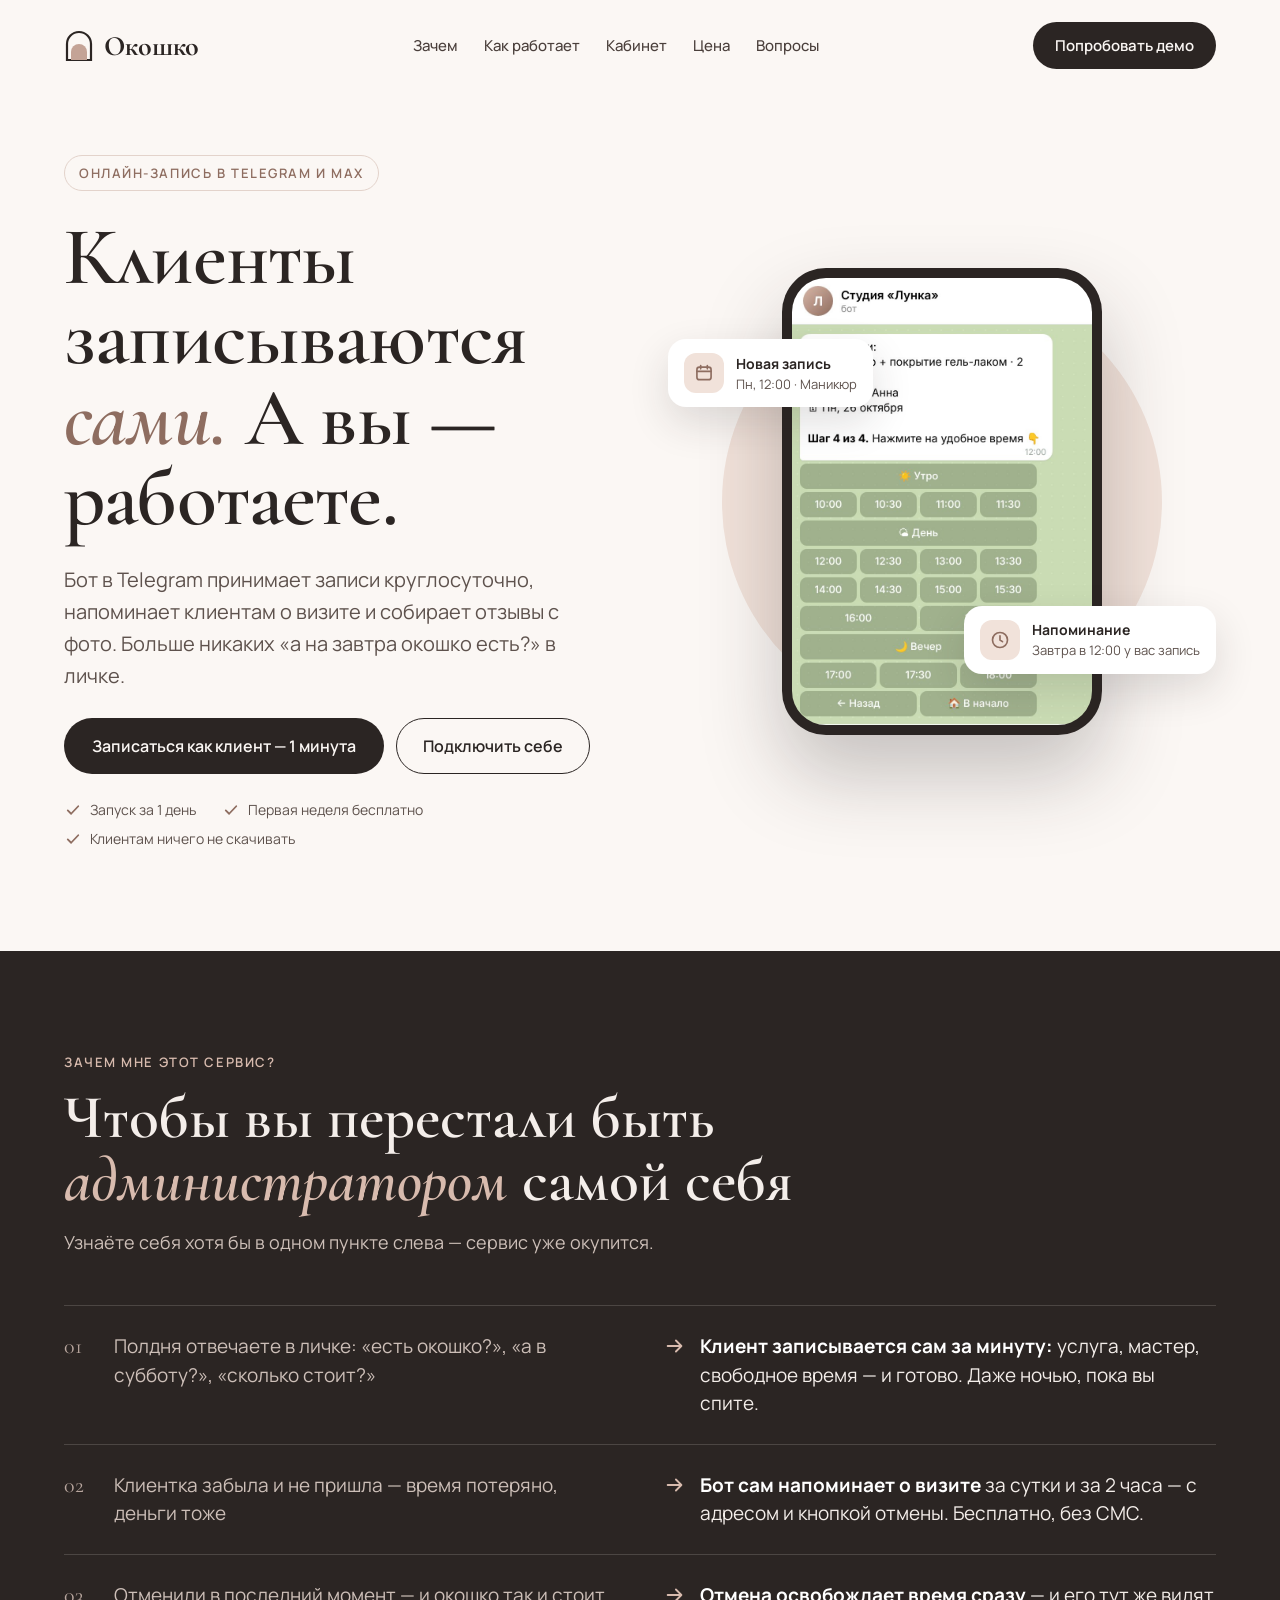
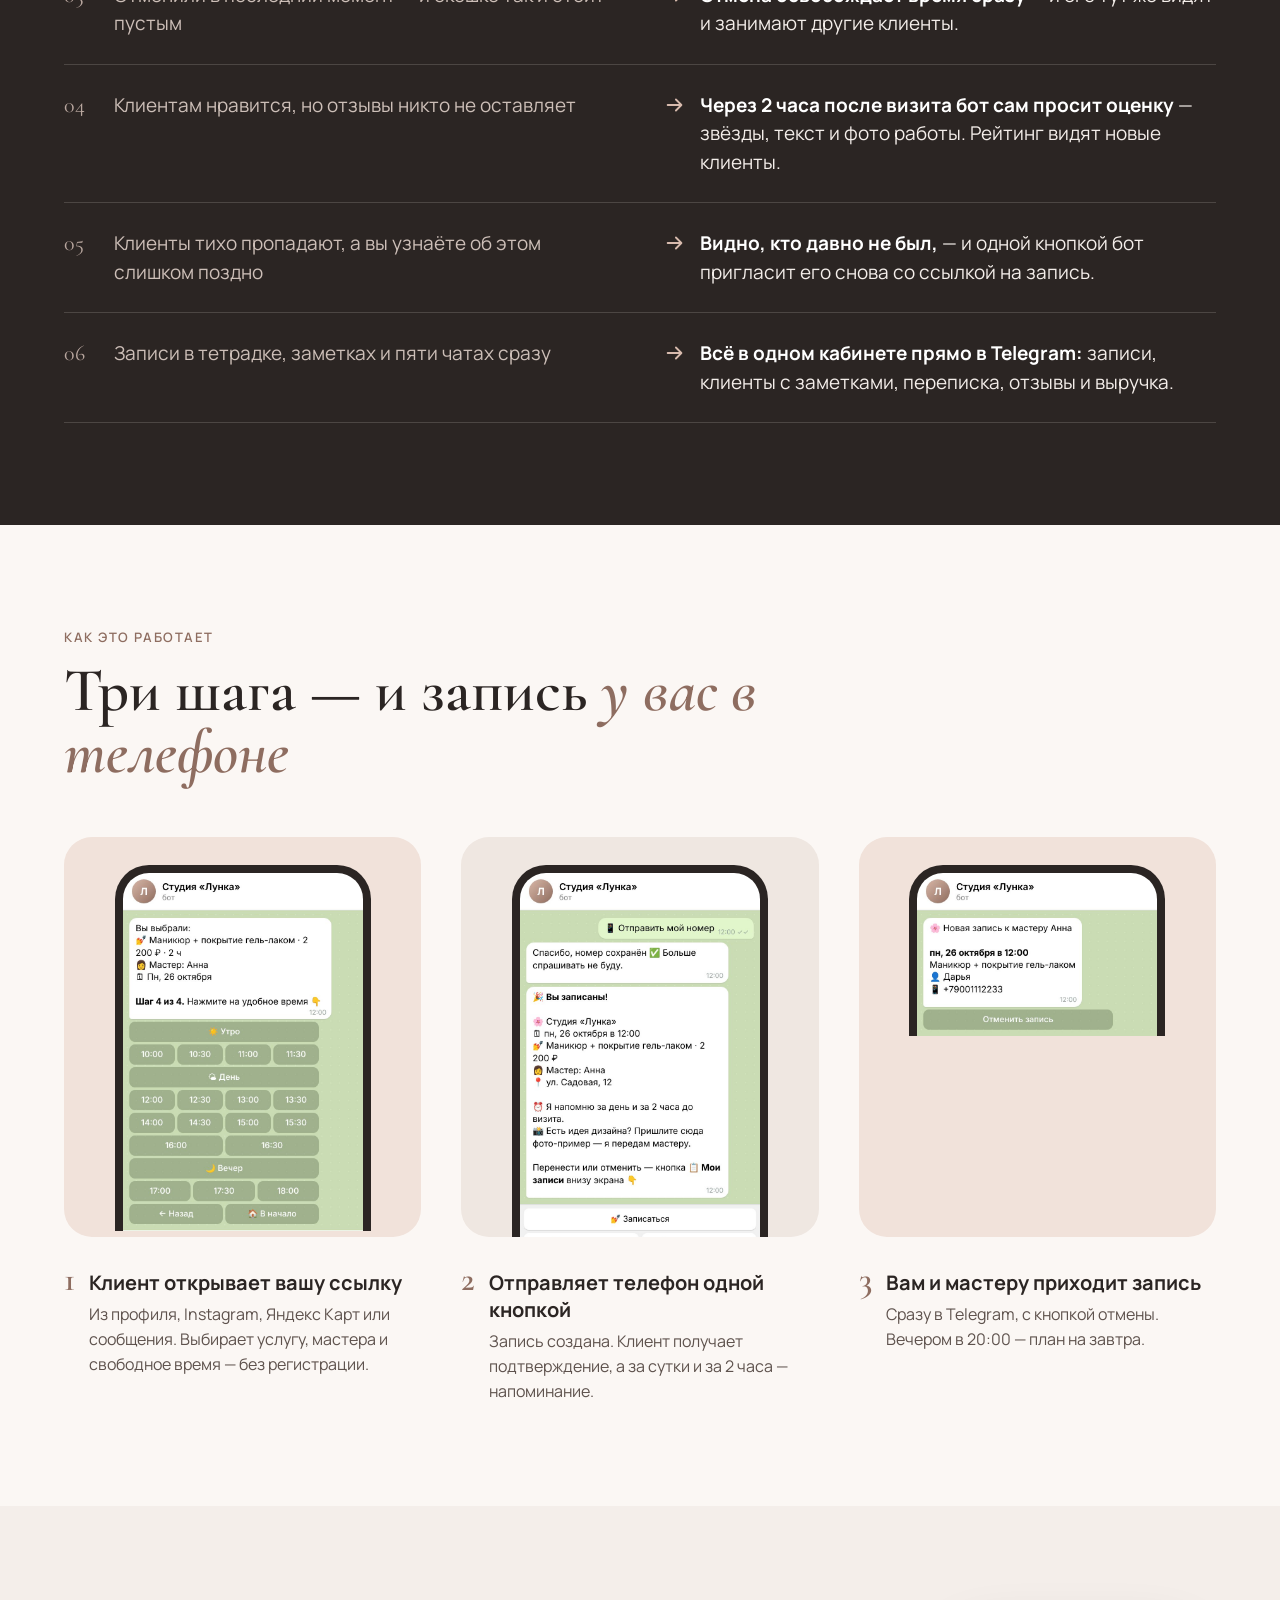
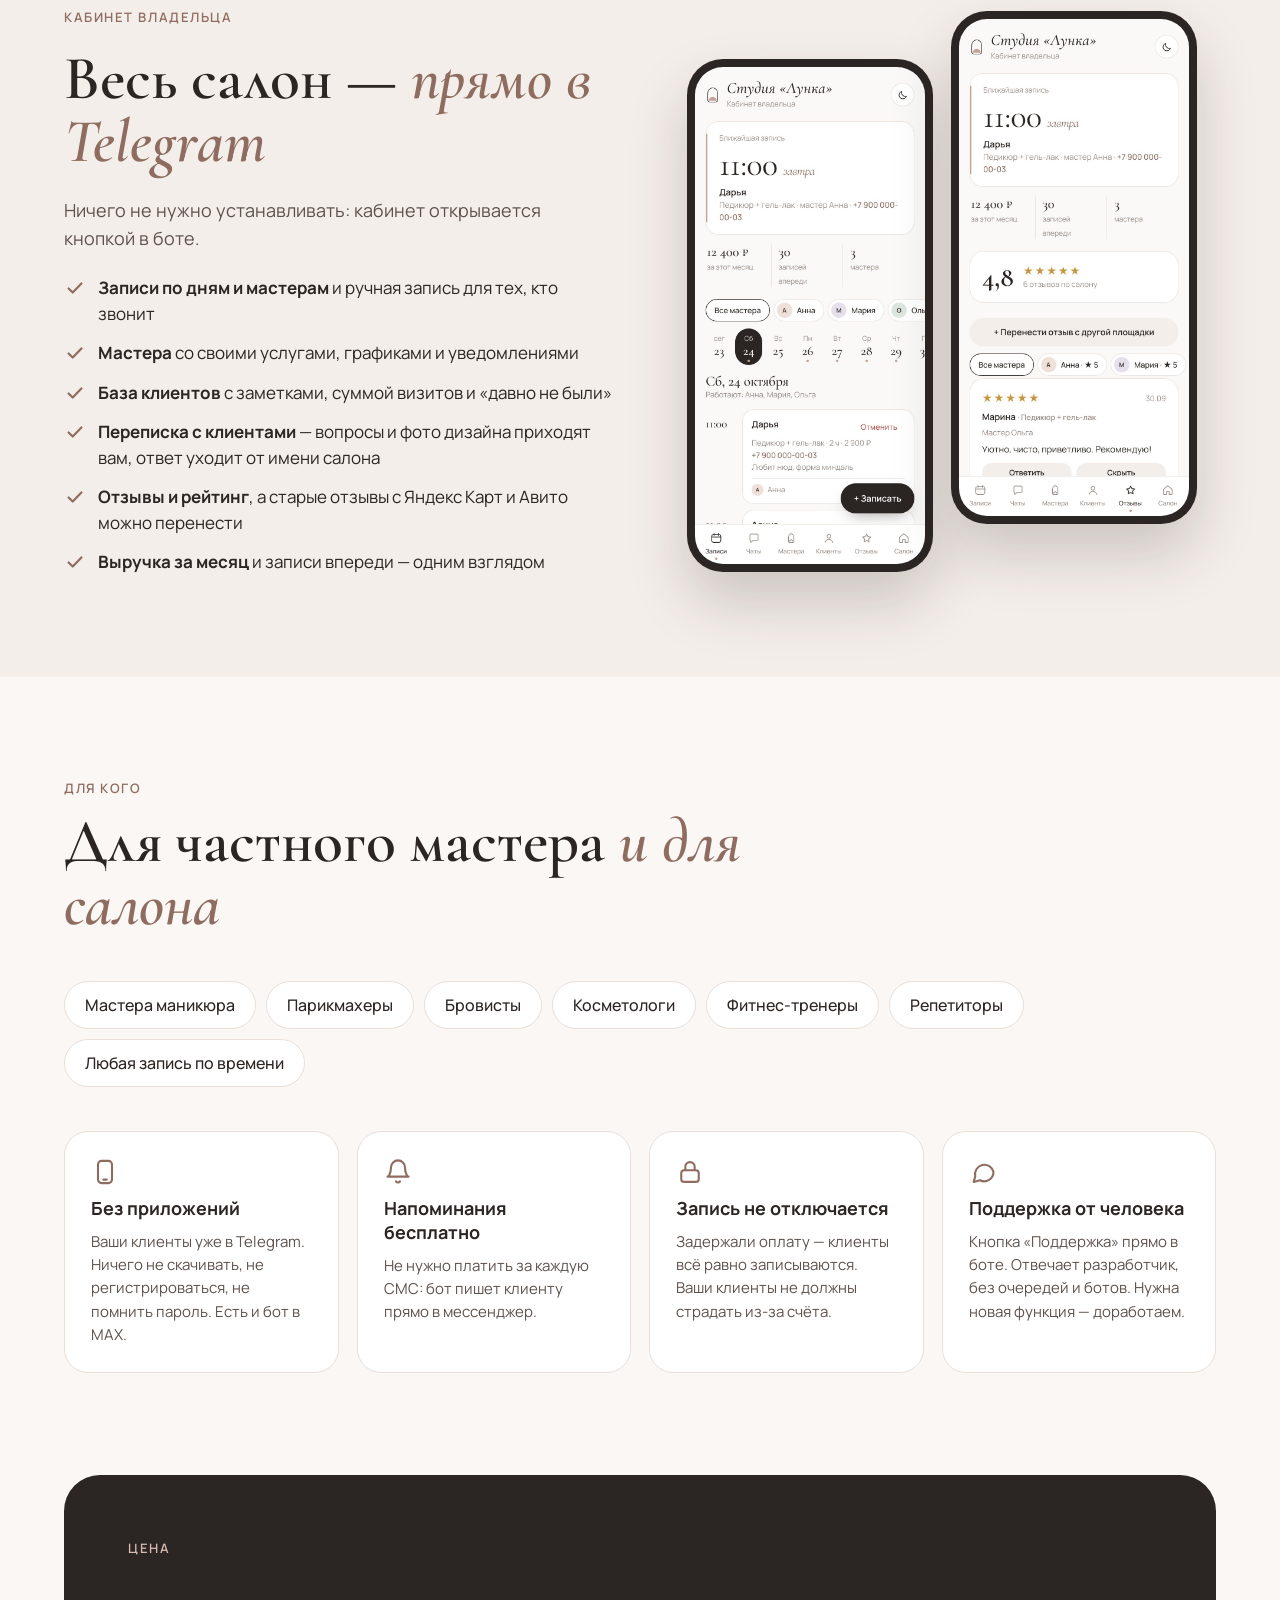
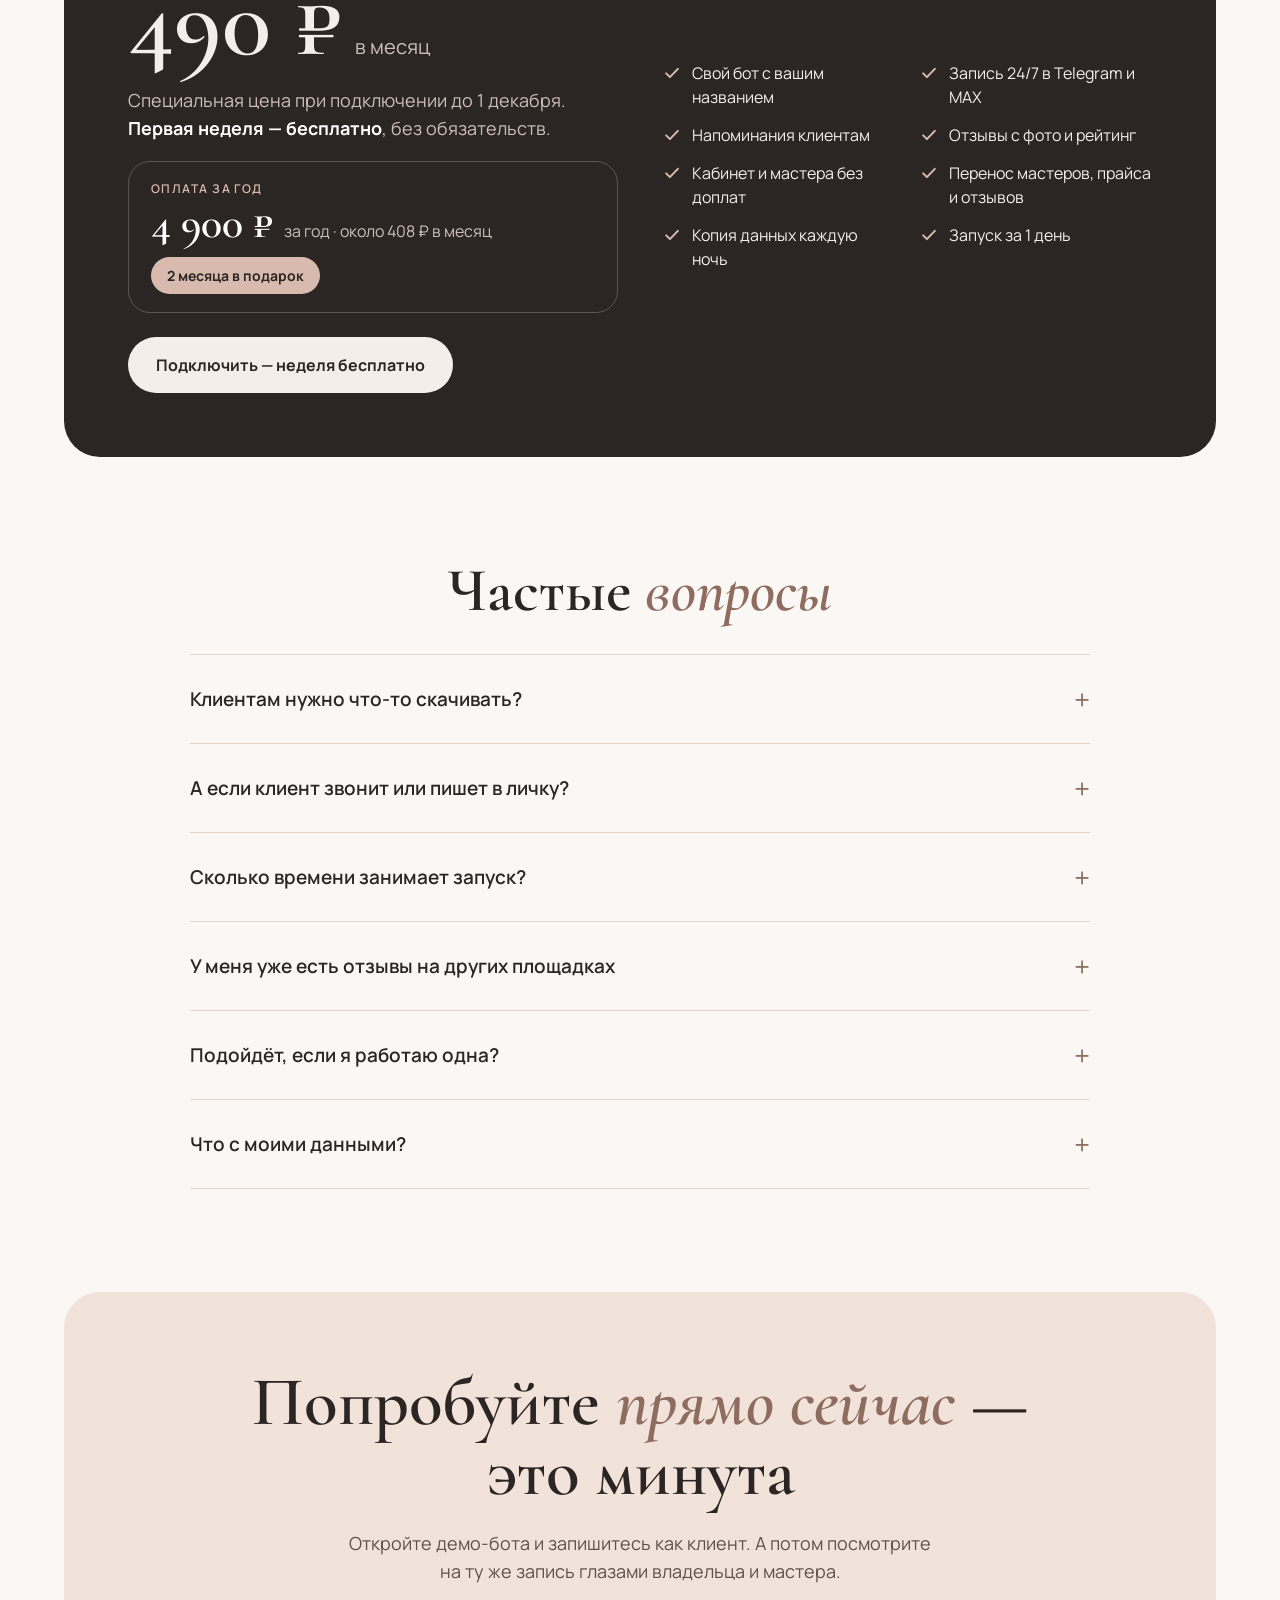
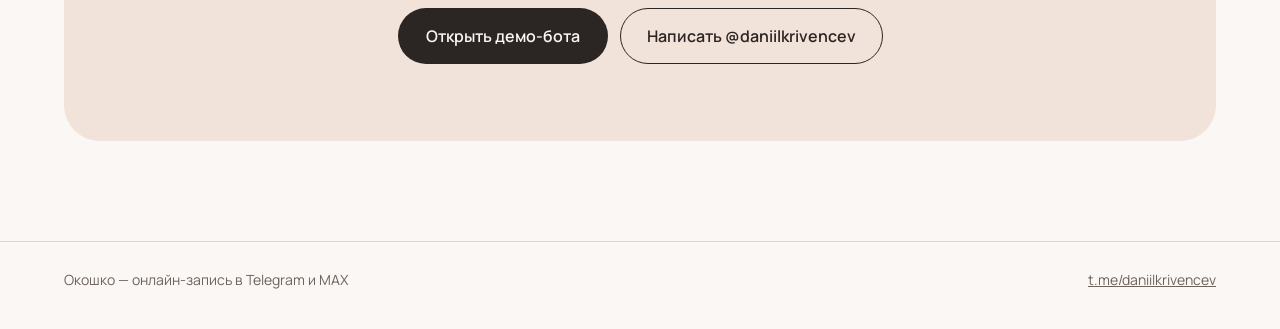
==== commit bb83a806: "Лендинг: оплата за год 4 900 ₽ Co-Authored-By: Claude Opus 5.5 <noreply@anthropic.com> Claude-Sessio" ====
--- a/landing/index.html
+++ b/landing/index.html
@@ -4,7 +4,7 @@
 <meta charset="utf-8">
 <meta name="viewport" content="width=device-width, initial-scale=1">
 <title>Окошко — онлайн-запись в Telegram и MAX</title>
-<meta name="description" content="Клиенты записываются сами в Telegram и MAX: запись 24/7, напоминания о визите, отзывы с фото и кабинет владельца. 490 ₽/мес, первая неделя бесплатно.">
+<meta name="description" content="Клиенты записываются сами в Telegram и MAX: запись 24/7, напоминания о визите, отзывы с фото и кабинет владельца. 490 ₽/мес или 4 900 ₽/год, первая неделя бесплатно.">
 <link rel="icon" href="data:image/svg+xml,%3Csvg xmlns='http://www.w3.org/2000/svg' viewBox='0 0 30 34'%3E%3Cpath d='M3 31V15a12 12 0 0 1 24 0v16z' fill='%23FBF7F4' stroke='%232B2523' stroke-width='2.2'/%3E%3Cpath d='M7 31v-8a8 8 0 0 1 16 0v8z' fill='%23C4A396'/%3E%3C/svg%3E">
 <link rel="preconnect" href="https://fonts.googleapis.com">
 <link href="https://fonts.googleapis.com/css2?family=Cormorant+Garamond:ital,wght@0,500;0,600;0,700;1,500;1,600&amp;family=Manrope:wght@400;500;600;700&amp;display=swap" rel="stylesheet">
@@ -200,6 +200,13 @@
           <span style="font-size: 20px; color: #CDBFB8">в месяц</span>
         </div>
         <p style="margin: 0; font-size: 18px; line-height: 1.6; color: #CDBFB8">Специальная цена при подключении до 1 декабря. <b style="color: #FFFFFF">Первая неделя — бесплатно</b>, без обязательств.</p>
+        <div style="border: 1px solid rgba(244, 238, 234, .24); border-radius: 22px; padding: 18px 22px; display: flex; flex-wrap: wrap; align-items: center; justify-content: space-between; gap: 12px 20px">
+          <div style="display: flex; flex-direction: column; gap: 4px">
+            <span style="font-size: 12px; font-weight: 600; letter-spacing: .12em; text-transform: uppercase; color: #D8BBAE">Оплата за год</span>
+            <span style="display: flex; align-items: baseline; gap: 10px; flex-wrap: wrap"><span style="font-family: 'Cormorant Garamond', serif; font-weight: 600; font-size: 44px; line-height: 1; color: #FFFFFF">4 900 ₽</span><span style="font-size: 16px; color: #CDBFB8">за год · около 408 ₽ в месяц</span></span>
+          </div>
+          <span style="background: #D8BBAE; color: #2B2523; font-weight: 700; font-size: 14px; padding: 9px 16px; border-radius: 999px">2 месяца в подарок</span>
+        </div>
         <div style="display: flex; flex-wrap: wrap; gap: 12px; margin-top: 6px">
           <a href="https://t.me/daniilkrivencev" style="background: #F4EEEA; color: #2B2523; text-decoration: none; font-weight: 700; font-size: 16px; padding: 17px 28px; border-radius: 999px; min-height: 44px; box-sizing: border-box; display: inline-flex; align-items: center">Подключить — неделя бесплатно</a>
         </div>
